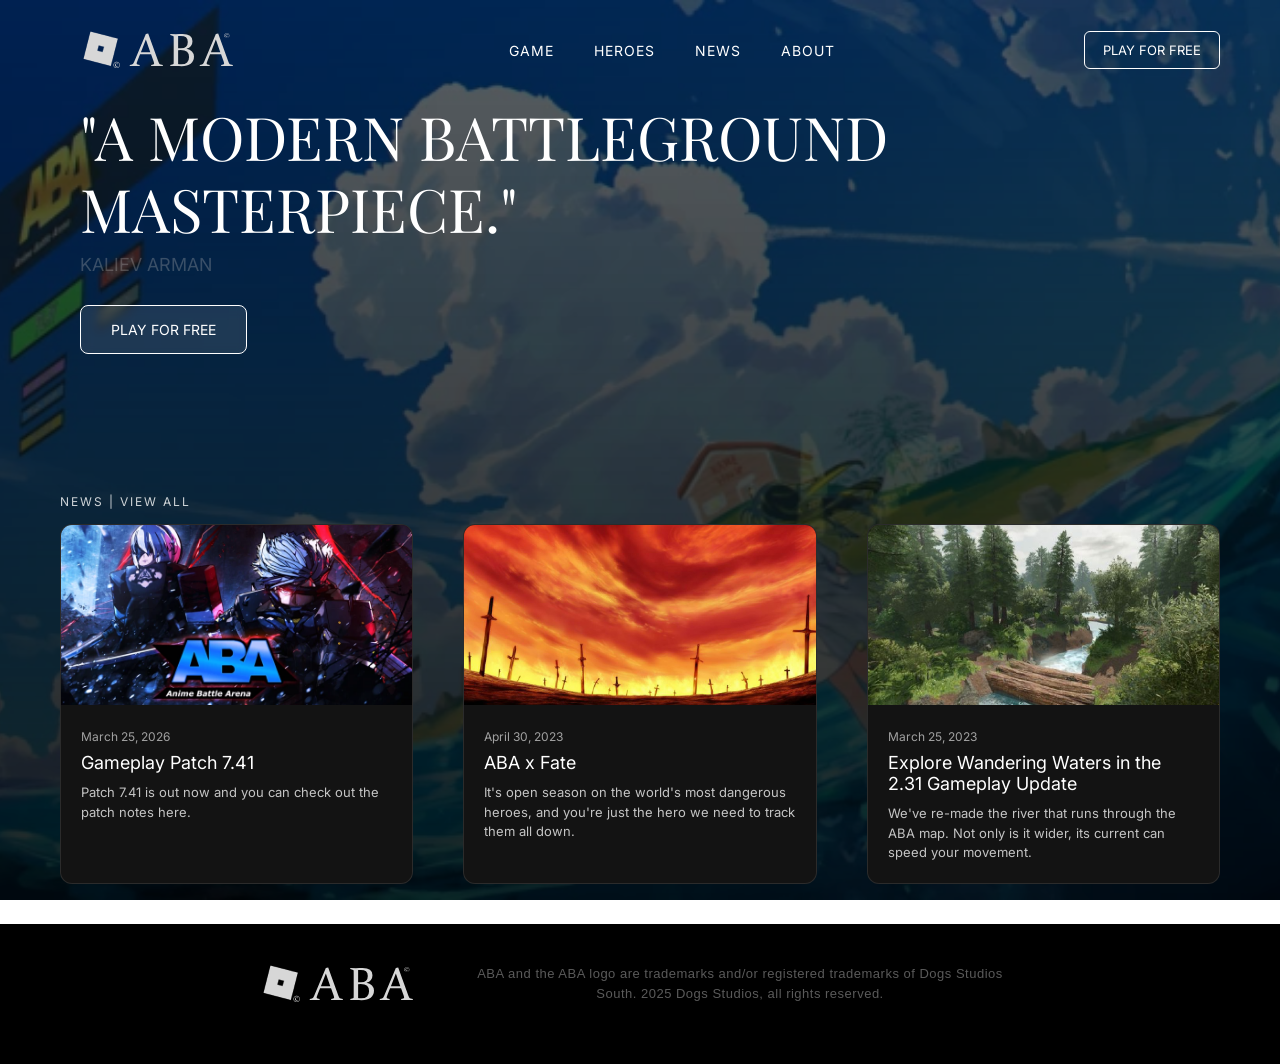
==== index.html @ ea3c291f "Add files via upload" ====
<!DOCTYPE html>
<html lang="en">
<head>
<meta charset="UTF-8">
<meta name="viewport" content="width=device-width, initial-scale=1.0">
<title>Anime Battle Arena</title>

<link href="https://fonts.googleapis.com/css2?family=Playfair+Display:wght@400;600&family=Inter:wght@300;400;500&display=swap" rel="stylesheet">
<link rel="stylesheet" href="style.css">
</head>

<body>

<section class="hero">
    <div class="overlay"></div>

    <header>
            <img src="images/header-logo.png">

        <nav>
            <a href="index.html">GAME</a>
            <a href="heroes.html">HEROES</a>
            <a href="news.html">NEWS</a>
            <a href="about.html">ABOUT</a>
        </nav>

        <div class="header-right">
            <a href="https://www.roblox.com/games/1458767429/ABA" class="btn-outline">PLAY FOR FREE</a>
        </div>
    </header>

    <div class="hero-content">
        <div class="hero-title">
            "A MODERN BATTLEGROUND MASTERPIECE."
        </div>

        <div class="author">KALIEV ARMAN</div>

        <a href="#" class="btn-primary">PLAY FOR FREE</a>
    </div>

    <div class="news-section">
        <div class="news-header">NEWS | VIEW ALL</div>

        <div class="news-grid">

            <div class="news-card">
                <img src="images/741.webp" alt="">
                <div class="news-content">
                    <div class="news-date">March 25, 2026</div>
                    <div class="news-title">Gameplay Patch 7.41</div>
                    <div class="news-text">
                        Patch 7.41 is out now and you can check out the patch notes here.
                    </div>
                </div>
            </div>

            <div class="news-card">
                <img src="images/news2.jpg" alt="">
                <div class="news-content">
                    <div class="news-date">April 30, 2023</div>
                    <div class="news-title">ABA x Fate</div>
                    <div class="news-text">
                        It's open season on the world's most dangerous heroes, 
                        and you're just the hero we need to track them all down.
                    </div>
                </div>
            </div>

            <div class="news-card">
                <img src="images/news3.jpg" alt="">
                <div class="news-content">
                    <div class="news-date">March 25, 2023</div>
                    <div class="news-title">Explore Wandering Waters in the 2.31 Gameplay Update</div>
                    <div class="news-text">
                        We've re-made the river that runs through the ABA map. 
                        Not only is it wider, its current can speed your movement.
                    </div>
                </div>
            </div>

        </div>
    </div>

</section>

    <footer class="main-footer">
            <div class="brand-container">
                <div class="aba-logo"></div>
            
            <p class="legal-text">
                ABA and the ABA logo are trademarks and/or registered trademarks of Dogs Studios South. 2025 Dogs Studios, all rights reserved.
            </p>
    </footer>

</body>
</html>
---- style.css ----
* {
    margin: 0;
    padding: 0;
    box-sizing: border-box;
}

body {
    font-family: 'Inter', sans-serif;
    color: white;
    margin: 0;  
    min-height: 100vh;
    background-image: url("images/back.png");
    background-size: cover;
    background-position: center;
    background-attachment: fixed;
}

.hero {
    position: relative;
    min-height: 100vh;
    display: flex;
    flex-direction: column;
    justify-content: space-between;
}

.hero-heroes {
    position: relative;
    min-height: 100vh;
    padding-bottom: 50px;
}

.hero-news {
    position: relative;
    min-height: 100vh;
    display: flex;
    flex-direction: column;
    justify-content: space-between;
}

.overlay {
    position: fixed;
    inset: 0;
    background: linear-gradient(to bottom, rgba(0,0,0,0.6), rgba(0,0,0,0.85));
}

main, .content-wrapper {
    flex: 1 0 auto;
}

/* Header */

header {
    position: relative;
    z-index: 2;
    padding: 25px 60px;
    display: flex;
    justify-content: space-between;
    align-items: center;
}

header img {
    max-width: 200px;
    height: auto;
}

.logo {
    font-family: 'Playfair Display', serif;
    font-size: 28px;
    letter-spacing: 2px;
}

nav {
    display: flex;
    gap: 40px;
}

nav a {
    text-decoration: none;
    color: white;
    font-size: 14px;
    letter-spacing: 1px;
    transition: opacity 0.3s;
}

nav a:hover {
    opacity: 0.7;
}

.header-right {
    display: flex;
    gap: 20px;
    align-items: center;
}

.btn-outline {
    padding: 10px 18px;
    border: 1px solid white;
    border-radius: 6px;
    text-decoration: none;
    color: white;
    font-size: 13px;
    transition: 0.3s;
}

.btn-outline:hover {
    background: white;
    color: black;
}

.login {
    color: white;
    text-decoration: none;
}

/* Hero Content */

.hero-content {
    position: relative;
    z-index: 2;
    padding: 0 80px 140px;
    max-width: 1000px;
}

.heroes-content {
    position: relative;
    top: 0;
    left: 50%;
    transform: translateX(-50%);
    z-index: 2;
    width: 90%;
    max-width: 820px;
    padding-top: 50px;
    padding-bottom: 100px;
}

.hero-title {
    font-family: 'Playfair Display', serif;
    font-size: 60px;
    line-height: 1.2;
    margin-bottom: 10px;
}

.find-your-hero {
    font-family: 'Playfair Display', serif;
    font-size: 100px;
    line-height: 1.2;
    margin-bottom: 10px;
    text-align: center;
}

.find-your-hero-description {
    font-family: 'Playfair Display', serif;
    font-size: 20px;
    text-align: center;
    margin-top: 20px;
}

.hero-search {
    display: flex;
    flex-direction: row;
    justify-content: space-between;
    align-items: center;
    box-sizing: border-box;
    width: 100%;
    max-width: 820px;
    height: 70px;
    margin-top: 110px;
    padding: 10px;
    background: linear-gradient(to right, rgba(0, 0, 0, 0.5), rgba(0, 0, 0, 0.3));
    background-attachment: scroll;
    background-clip: border-box;
    background-origin: padding-box;
    border: 1px solid rgba(17, 17, 17, 0.565);
    border-radius: 5px;
}

.filter-text {
    font-size: 20px;
    position: relative;
    font-family: 'Georgia', serif;
    left: 25px;
}

.roster-text {
    font-size: 15px;
    position: relative;
    left: 75px;
    color: #2596be;
    font-family: 'Garamond', serif;
}

.category-one-piece {
    display: inline-block;
    box-sizing: border-box;
    width: 44px;
    height: 34px;
    margin-left: 100px;
    background-image: url(images/filter-one-piece-active.png);
    background-repeat: no-repeat;
    background-size: cover;
    color: rgb(255, 255, 255);
    cursor: pointer;
    filter: brightness(0.5) saturate(0);
    transition: filter 0.1s ease-in-out;
}

.category-one-piece:active {
    display: inline-block;
    box-sizing: border-box;
    width: 44px;
    height: 34px;
    margin-left: 100px;
    background-image: url(images/filter-one-piece-active.png);
    background-repeat: no-repeat;
    background-size: cover;
    color: rgb(255, 255, 255);
    cursor: pointer;
    filter: brightness(1) saturate(1);
    transition: filter 0.1s ease-in-out;
}

.category-bleach {
    display: inline-block;
    box-sizing: border-box;
    width: 44px;
    height: 34px;
    margin-left: -4px;
    background-image: url(images/filter-bleach-active.png);
    background-repeat: no-repeat;
    background-size: cover;
    color: rgb(255, 255, 255);
    cursor: pointer;
    filter: brightness(0.5) saturate(0);
    transition: filter 0.1s ease-in-out;
}

.category-bleach:active {
    display: inline-block;
    box-sizing: border-box;
    width: 44px;
    height: 34px;
    margin-left: -4px;
    background-image: url(images/filter-bleach-active.png);
    background-repeat: no-repeat;
    background-size: cover;
    color: rgb(255, 255, 255);
    cursor: pointer;
    filter: brightness(1) saturate(1);
    transition: filter 0.1s ease-in-out;
}

.category-dragon-ball-z {
    display: inline-block;
    box-sizing: border-box;
    width: 44px;
    height: 34px;
    margin-left: -4px;
    background-image: url(images/filter-dragon-ball-z-active.png);
    background-repeat: no-repeat;
    background-size: cover;
    color: rgb(255, 255, 255);
    cursor: pointer;
    filter: brightness(0.5) saturate(0);
    transition: filter 0.1s ease-in-out;
}

.category-dragon-ball-z:active {
    display: inline-block;
    box-sizing: border-box;
    width: 44px;
    height: 34px;
    margin-left: -4px;
    background-image: url(images/filter-dragon-ball-z-active.png);
    background-repeat: no-repeat;
    background-size: cover;
    color: rgb(255, 255, 255);
    cursor: pointer;
    filter: brightness(1) saturate(1);
    transition: filter 0.1s ease-in-out;
}

.category-naruto {
    display: inline-block;
    box-sizing: border-box;
    width: 44px;
    height: 34px;
    margin-left: -4px;
    background-image: url(images/filter-naruto-active.png);
    background-repeat: no-repeat;
    background-size: cover;
    color: rgb(255, 255, 255);
    cursor: pointer;
    filter: brightness(0.5) saturate(0);
    transition: filter 0.1s ease-in-out;
}

.category-naruto:active {
    display: inline-block;
    box-sizing: border-box;
    width: 44px;
    height: 34px;
    margin-left: -4px;
    background-image: url(images/filter-naruto-active.png);
    background-repeat: no-repeat;
    background-size: cover;
    color: rgb(255, 255, 255);
    cursor: pointer;
    filter: brightness(1) saturate(1);
    transition: filter 0.1s ease-in-out;
}

.category-fate {
    display: inline-block;
    box-sizing: border-box;
    width: 44px;
    height: 34px;
    margin-left: -4px;
    margin-right: 40px;
    background-image: url(images/filter-fate-active.png);
    background-repeat: no-repeat;
    background-size: cover;
    color: rgb(255, 255, 255);
    cursor: pointer;
    filter: brightness(0.5) saturate(0);
    transition: filter 0.1s ease-in-out;
}

.category-fate:active {
    display: inline-block;
    box-sizing: border-box;
    width: 44px;
    height: 34px;
    margin-left: -4px;
    margin-right: 40px;
    background-image: url(images/filter-fate-active.png);
    background-repeat: no-repeat;
    background-size: cover;
    color: rgb(255, 255, 255);
    cursor: pointer;
    filter: brightness(1) saturate(1);
    transition: filter 0.1s ease-in-out;
}

.filter-btn {
    width: 100%;
    height: 100%;
    background: transparent;
    border: none;
    cursor: pointer;
    display: block;
    outline: none;
}

.hero-search-background {
    display: flex;
    flex-direction: row;
    justify-content: space-between;
    align-items: center;
    box-sizing: border-box;
    width: 300px;
    max-width: 800px;
    height: 48px;
    padding: 10px;
    background: linear-gradient(to right, rgba(0, 0, 0, 0.5), rgba(0, 0, 0, 0.3));
    background-attachment: scroll;
    background-clip: border-box;
    background-origin: padding-box;
    border: 1px solid rgba(17, 17, 17, 0.565);
    border-radius: 2px;
}

.hero-search-background input[type=text] {
    float: right;
    padding: 6px;
    border: none;
    display: block;
    margin-left: auto;
    font-size: 17px;
    opacity: 0%;
    background-color: #474747;
    caret-color: white;
    color: white; 
}

.search-icon {
    width: 30px;
}

input[type=text]:focus {
    opacity: 100%;
    outline: none;
}


/* ПЕРСОНАЖИ --------------------------------- */

.grid {
    display: grid;
    grid-template-columns: repeat(3, 1fr);
    gap: 15px;
    position: relative;
    margin-top: 15px;
    width: 100%;
}

.char-ace {
    aspect-ratio: 1.9 / 1;
    background-image: url(images/chars/ace.png);
    background-size: cover;
}

.char-achilles {
    aspect-ratio: 1.9 / 1;
    background-image: url(images/chars/achilles.png);
    background-size: cover;
}

.char-broly {
    aspect-ratio: 1.9 / 1;
    background-image: url(images/chars/broly.png);
    background-size: cover;
}

.char-frieza {
    aspect-ratio: 1.9 / 1;
    background-image: url(images/chars/frieza.png);
    background-size: cover;
}

.char-gaara {
    aspect-ratio: 1.9 / 1;
    background-image: url(images/chars/gaara.png);
    background-size: cover;
}

.char-gilgamesh {
    aspect-ratio: 1.9 / 1;
    background-image: url(images/chars/gilgamesh.png);
    background-size: cover;
}

.char-gohan {
    aspect-ratio: 1.9 / 1;
    background-image: url(images/chars/gohan.png);
    background-size: cover;
}

.char-goku {
    aspect-ratio: 1.9 / 1;
    background-image: url(images/chars/goku.png);
    background-size: cover;
}

.char-grimmjow {
    aspect-ratio: 1.9 / 1;
    background-image: url(images/chars/grimmjow.png);
    background-size: cover;
}

.char-ichigo {
    aspect-ratio: 1.9 / 1;
    background-image: url(images/chars/ichigo.png);
    background-size: cover;
}

.char-itachi {
    aspect-ratio: 1.9 / 1;
    background-image: url(images/chars/itachi.png);
    background-size: cover;
}

.char-kiritsugu {
    aspect-ratio: 1.9 / 1;
    background-image: url(images/chars/kiritsugu.png);
    background-size: cover;
}

.char-kizaru {
    aspect-ratio: 1.9 / 1;
    background-image: url(images/chars/kizaru.png);
    background-size: cover;
}

.char-lancer {
    aspect-ratio: 1.9 / 1;
    background-image: url(images/chars/lancer.png);
    background-size: cover;
}

.char-law {
    aspect-ratio: 1.9 / 1;
    background-image: url(images/chars/law.png);
    background-size: cover;
}

.char-luffy {
    aspect-ratio: 1.9 / 1;
    background-image: url(images/chars/luffy.png);
    background-size: cover;
}

.char-might {
    aspect-ratio: 1.9 / 1;
    background-image: url(images/chars/might.png);
    background-size: cover;
}

.char-naruto {
    aspect-ratio: 1.9 / 1;
    background-image: url(images/chars/naruto.png);
    background-size: cover;
}

.char-pain {
    aspect-ratio: 1.9 / 1;
    background-image: url(images/chars/pain.png);
    background-size: cover;
}

.char-piccolo {
    aspect-ratio: 1.9 / 1;
    background-image: url(images/chars/piccolo.png);
    background-size: cover;
}

.char-rukia {
    aspect-ratio: 1.9 / 1;
    background-image: url(images/chars/rukia.png);
    background-size: cover;
}

.char-saber {
    aspect-ratio: 1.9 / 1;
    background-image: url(images/chars/saber.png);
    background-size: cover;
}

.char-sanji {
    aspect-ratio: 1.9 / 1;
    background-image: url(images/chars/sanji.png);
    background-size: cover;
}

.char-sasuke {
    aspect-ratio: 1.9 / 1;
    background-image: url(images/chars/sasuke.png);
    background-size: cover;
}

.char-shirou {
    aspect-ratio: 1.9 / 1;
    background-image: url(images/chars/shirou.png);
    background-size: cover;
}

.char-shunsui {
    aspect-ratio: 1.9 / 1;
    background-image: url(images/chars/shunsui.png);
    background-size: cover;
}

.char-starrk {
    aspect-ratio: 1.9 / 1;
    background-image: url(images/chars/starrk.png);
    background-size: cover;
}

.char-ulquiorra {
    aspect-ratio: 1.9 / 1;
    background-image: url(images/chars/ulquiorra.png);
    background-size: cover;
}

.char-vegeta {
    aspect-ratio: 1.9 / 1;
    background-image: url(images/chars/vegeta.png);
    background-size: cover;
}

.char-zoro {
    aspect-ratio: 1.9 / 1;
    background-image: url(images/chars/zoro.png);
    background-size: cover;
}

.author {
    color: #b8b8b8;
    font-size: 18px;
    margin-bottom: 30px;
    opacity: 30%;
}

/* ПЕРСОНАЖИ --------------------------------- */

.hidden {
    display: none;
}


.btn-primary {
    display: inline-block;
    padding: 15px 30px;
    background: rgba(255,255,255,0.1);
    border: 1px solid white;
    border-radius: 8px;
    text-decoration: none;
    color: white;
    font-size: 14px;
    backdrop-filter: blur(5px);
    transition: 0.3s;
}

.btn-primary:hover {
    background: white;
    color: black;
}

/* новости */

.news-section {
    position: relative;
    z-index: 2;
    padding: 0 60px 40px;
}

.news-header {
    font-size: 12px;
    letter-spacing: 2px;
    margin-bottom: 15px;
    opacity: 0.8;
}

.news-grid {
    display: flex;
    gap: 50px;
    justify-content: space-between;
}

.news-card {
    width: 600px;
    background: #131313;
    border-radius: 12px;
    overflow: hidden;
    border: 1px solid rgba(255,255,255,0.1);
    transition: 0.15s;
}

.news-card:hover {
    transform: translateY(-5px);
}

.news-card img {
    width: 100%;
    height: 180px;
    object-fit: cover;
}

.news-content {
    padding: 20px;
}

.news-date {
    font-size: 12px;
    opacity: 0.6;
    margin-bottom: 8px;
}

.news-title {
    font-size: 18px;
    margin-bottom: 10px;
}

.news-text {
    font-size: 13px;
    opacity: 0.75;
    line-height: 1.5;
}

/* футер */
.main-footer {
    position: relative;
    z-index: 3;
    width: 100%;
    background-color: #000000;
    color: #808080;
    font-family: 'Segoe UI', Arial, sans-serif;
    display: flex;
    flex-direction: column;
    align-items: center;
    justify-content: center;
    padding: 30px 20px;
    margin-top: auto;
}

.brand-container {
    display: flex;
    align-items: center;
    justify-content: center;
    margin-bottom: 20px;
}

.aba-logo {
    background-image: url(images/header-logo.png);
    background-repeat: no-repeat;
    background-position: center;
    background-size: contain;
    width: 200px;
    height: 60px;
}

.legal-text {
    max-width: 600px;
    text-align: center;
    font-size: 13px;
    line-height: 1.5;
    padding: 0 20px;
    opacity: 0.7;
    letter-spacing: 0.5px;
}


/* адаптивность

/* до 1200px */
@media (max-width: 1200px) {
    .news-grid {
        gap: 30px;
    }
    
    .news-card {
        width: calc(33.333% - 20px);
    }
    
    .heroes-content {
        width: 95%;
    }
    
    .find-your-hero {
        font-size: 80px;
    }
}

/* до 992px */
@media (max-width: 992px) {
    header {
        padding: 20px 40px;
    }
    
    header img {
        max-width: 150px;
    }
    
    nav {
        gap: 25px;
    }
    
    nav a {
        font-size: 12px;
    }
    
    .hero-content {
        padding: 0 40px 100px;
    }
    
    .hero-title {
        font-size: 48px;
    }
    
    .find-your-hero {
        font-size: 60px;
    }
    
    .find-your-hero-description {
        font-size: 18px;
    }
    
    .news-grid {
        flex-direction: column;
        gap: 20px;
    }
    
    .news-card {
        width: 100%;
    }
    
    .news-section {
        padding: 0 40px 40px;
    }
    
    .grid {
        grid-template-columns: repeat(2, 1fr);
    }
}

/* до 768px */
@media (max-width: 768px) {
    header {
        padding: 15px 30px;
        flex-wrap: wrap;
        gap: 15px;
    }
    
    header img {
        max-width: 120px;
    }
    
    nav {
        gap: 20px;
        order: 3;
        width: 100%;
        justify-content: center;
    }
    
    .hero-content {
        padding: 0 30px 80px;
    }
    
    .hero-title {
        font-size: 36px;
    }
    
    .find-your-hero {
        font-size: 48px;
    }
    
    .find-your-hero-description {
        font-size: 16px;
    }
    
    .hero-search {
        flex-wrap: wrap;
        height: auto;
        padding: 15px;
        gap: 10px;
    }
    
    .filter-text,
    .roster-text {
        left: 0;
        width: 100%;
        text-align: center;
    }
    
    .category-one-piece {
        margin-left: 0;
    }
    
    .category-fate {
        margin-right: 0;
    }
    
    .hero-search-background {
        width: 100%;
        max-width: 100%;
    }
    
    .heroes-content {
        top: 150px;
        width: 90%;
    }
    
    .news-section {
        padding: 0 30px 30px;
    }
}

/* до 576px */
@media (max-width: 576px) {
    header {
        padding: 15px 20px;
    }
    
    header img {
        max-width: 100px;
    }
    
    nav {
        gap: 15px;
    }
    
    nav a {
        font-size: 11px;
    }
    
    .btn-outline {
        padding: 8px 14px;
        font-size: 11px;
    }
    
    .hero-content {
        padding: 0 20px 60px;
    }
    
    .hero-title {
        font-size: 28px;
    }
    
    .author {
        font-size: 14px;
    }
    
    .btn-primary {
        padding: 12px 24px;
        font-size: 12px;
    }
    
    .find-your-hero {
        font-size: 36px;
    }
    
    .find-your-hero-description {
        font-size: 14px;
        padding: 0 10px;
    }
    
    .hero-search {
        margin-top: 80px;
    }
    
    .heroes-content {
        top: 120px;
        width: 95%;
    }
    
    .grid {
        grid-template-columns: 1fr;
        gap: 10px;
    }
    
    .news-section {
        padding: 0 20px 20px;
    }
    
    .news-card img {
        height: 150px;
    }
    
    .legal-text {
        font-size: 11px;
    }
    
    .aba-logo {
        width: 150px;
        height: 45px;
    }
}

/* до 400px */
@media (max-width: 400px) {
    .hero-title {
        font-size: 24px;
    }
    
    .find-your-hero {
        font-size: 28px;
    }
    
    .find-your-hero-description {
        font-size: 13px;
    }
    
    .filter-text {
        font-size: 16px;
    }
    
    .roster-text {
        font-size: 13px;
    }
    
    .category-one-piece,
    .category-dragon-ball-z,
    .category-naruto,
    .category-bleach,
    .category-fate {
        width: 36px;
        height: 28px;
    }
}
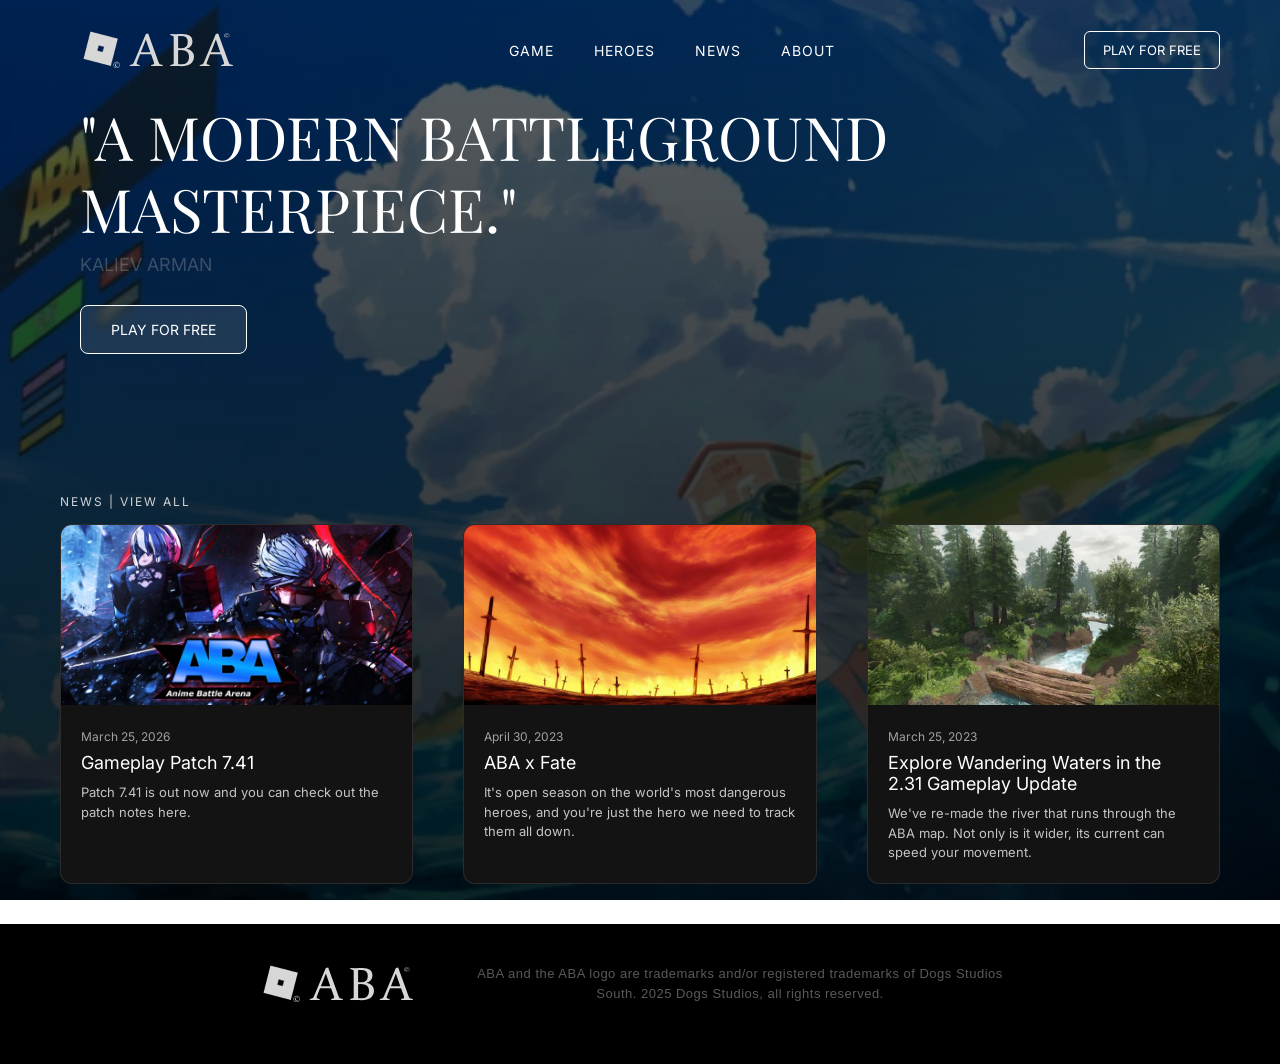
==== commit f1c58f4f: "Update index.html" ====
--- a/index.html
+++ b/index.html
@@ -36,7 +36,7 @@
 
         <div class="author">KALIEV ARMAN</div>
 
-        <a href="#" class="btn-primary">PLAY FOR FREE</a>
+        <a href="https://www.roblox.com/games/1458767429/ABA" class="btn-primary">PLAY FOR FREE</a>
     </div>
 
     <div class="news-section">
@@ -94,4 +94,4 @@
     </footer>
 
 </body>
-</html>+</html>
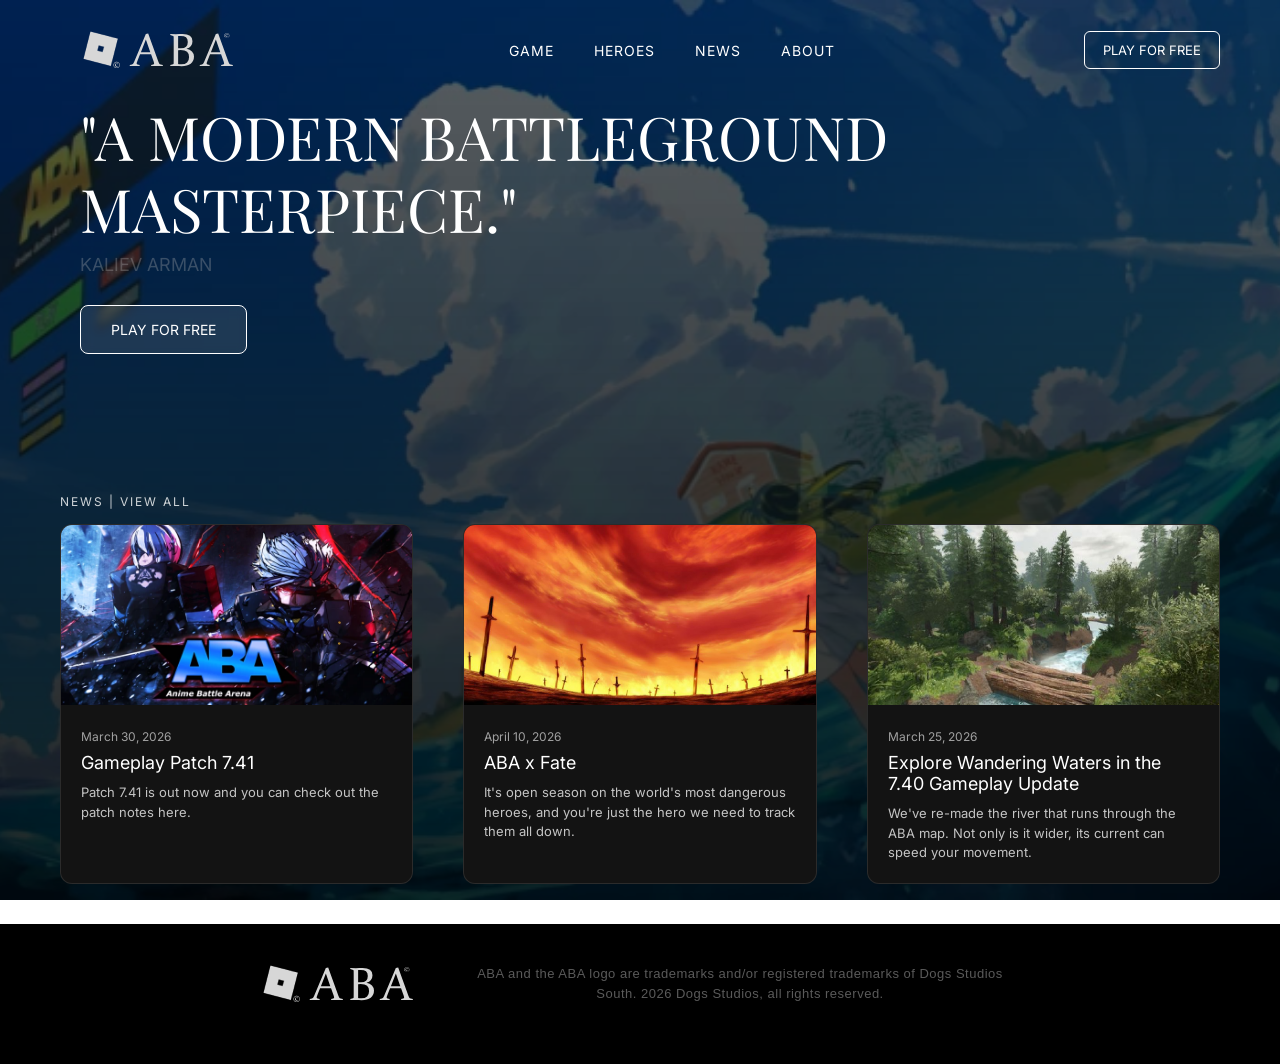
==== commit 54902237: "Update index.html" ====
--- a/index.html
+++ b/index.html
@@ -40,14 +40,17 @@
     </div>
 
     <div class="news-section">
-        <div class="news-header">NEWS | VIEW ALL</div>
+        <a href="news.html" style="text-decoration: none; color: inherit;">
+            <div class="news-header">NEWS | VIEW ALL</div>
+        </a>
+
 
         <div class="news-grid">
 
             <div class="news-card">
                 <img src="images/741.webp" alt="">
                 <div class="news-content">
-                    <div class="news-date">March 25, 2026</div>
+                    <div class="news-date">March 30, 2026</div>
                     <div class="news-title">Gameplay Patch 7.41</div>
                     <div class="news-text">
                         Patch 7.41 is out now and you can check out the patch notes here.
@@ -58,7 +61,7 @@
             <div class="news-card">
                 <img src="images/news2.jpg" alt="">
                 <div class="news-content">
-                    <div class="news-date">April 30, 2023</div>
+                    <div class="news-date">April 10, 2026</div>
                     <div class="news-title">ABA x Fate</div>
                     <div class="news-text">
                         It's open season on the world's most dangerous heroes, 
@@ -70,8 +73,8 @@
             <div class="news-card">
                 <img src="images/news3.jpg" alt="">
                 <div class="news-content">
-                    <div class="news-date">March 25, 2023</div>
-                    <div class="news-title">Explore Wandering Waters in the 2.31 Gameplay Update</div>
+                    <div class="news-date">March 25, 2026</div>
+                    <div class="news-title">Explore Wandering Waters in the 7.40 Gameplay Update</div>
                     <div class="news-text">
                         We've re-made the river that runs through the ABA map. 
                         Not only is it wider, its current can speed your movement.
@@ -89,7 +92,7 @@
                 <div class="aba-logo"></div>
             
             <p class="legal-text">
-                ABA and the ABA logo are trademarks and/or registered trademarks of Dogs Studios South. 2025 Dogs Studios, all rights reserved.
+                ABA and the ABA logo are trademarks and/or registered trademarks of Dogs Studios South. 2026 Dogs Studios, all rights reserved.
             </p>
     </footer>
 
--- a/style.css
+++ b/style.css
@@ -403,185 +403,1026 @@
     width: 100%;
 }
 
+/* ACE */
 .char-ace {
+    position: relative;
     aspect-ratio: 1.9 / 1;
     background-image: url(images/chars/ace.png);
     background-size: cover;
-}
-
+    overflow: hidden;
+}
+.char-ace-name {
+    font-family: 'Playfair Display', serif;
+    position: absolute;
+    top: 50%;
+    left: 50%;
+    transform: translate(-50%, 130%);
+    z-index: 2;
+    font-size: 20px;
+    opacity: 0;
+    transition: 0.3s ease;
+    color: white;
+}
+.char-ace-gradient {
+    position: absolute;
+    top: 0; left: 0;
+    width: 100%; height: 100%;
+    background: linear-gradient(to top, rgba(0,0,0,0.8) 0%, rgba(0,0,0,0) 100%);
+    opacity: 0;
+    transition: 0.3s ease;
+}
+
+/* ACHILLES */
 .char-achilles {
+    position: relative;
     aspect-ratio: 1.9 / 1;
     background-image: url(images/chars/achilles.png);
     background-size: cover;
-}
-
+    overflow: hidden;
+}
+.char-achilles-name {
+    font-family: 'Playfair Display', serif;
+    position: absolute;
+    top: 50%;
+    left: 50%;
+    transform: translate(-50%, 130%);
+    z-index: 2;
+    font-size: 20px;
+    opacity: 0;
+    transition: 0.3s ease;
+    color: white;
+}
+.char-achilles-gradient {
+    position: absolute;
+    top: 0; left: 0;
+    width: 100%; height: 100%;
+    background: linear-gradient(to top, rgba(0,0,0,0.8) 0%, rgba(0,0,0,0) 100%);
+    opacity: 0;
+    transition: 0.3s ease;
+}
+
+/* BROLY */
 .char-broly {
+    position: relative;
     aspect-ratio: 1.9 / 1;
     background-image: url(images/chars/broly.png);
     background-size: cover;
-}
-
+    overflow: hidden;
+}
+.char-broly-name {
+    font-family: 'Playfair Display', serif;
+    position: absolute;
+    top: 50%;
+    left: 50%;
+    transform: translate(-50%, 130%);
+    z-index: 2;
+    font-size: 20px;
+    opacity: 0;
+    transition: 0.3s ease;
+    color: white;
+}
+.char-broly-gradient {
+    position: absolute;
+    top: 0; left: 0;
+    width: 100%; height: 100%;
+    background: linear-gradient(to top, rgba(0,0,0,0.8) 0%, rgba(0,0,0,0) 100%);
+    opacity: 0;
+    transition: 0.3s ease;
+}
+
+/* STARRK */
+.char-starrk {
+    position: relative;
+    aspect-ratio: 1.9 / 1;
+    background-image: url(images/chars/starrk.png);
+    background-size: cover;
+    overflow: hidden;
+}
+.char-starrk-name {
+    font-family: 'Playfair Display', serif;
+    position: absolute;
+    top: 50%;
+    left: 50%;
+    transform: translate(-50%, 130%);
+    z-index: 2;
+    font-size: 20px;
+    opacity: 0;
+    transition: 0.3s ease;
+    color: white;
+}
+.char-starrk-gradient {
+    position: absolute;
+    top: 0; left: 0;
+    width: 100%; height: 100%;
+    background: linear-gradient(to top, rgba(0,0,0,0.8) 0%, rgba(0,0,0,0) 100%);
+    opacity: 0;
+    transition: 0.3s ease;
+}
+
+/* FRIEZA */
 .char-frieza {
+    position: relative;
     aspect-ratio: 1.9 / 1;
     background-image: url(images/chars/frieza.png);
     background-size: cover;
-}
-
+    overflow: hidden;
+}
+.char-frieza-name {
+    font-family: 'Playfair Display', serif;
+    position: absolute;
+    top: 50%;
+    left: 50%;
+    transform: translate(-50%, 130%);
+    z-index: 2;
+    font-size: 20px;
+    opacity: 0;
+    transition: 0.3s ease;
+    color: white;
+}
+.char-frieza-gradient {
+    position: absolute;
+    top: 0; left: 0;
+    width: 100%; height: 100%;
+    background: linear-gradient(to top, rgba(0,0,0,0.8) 0%, rgba(0,0,0,0) 100%);
+    opacity: 0;
+    transition: 0.3s ease;
+}
+
+/* GAARA */
 .char-gaara {
+    position: relative;
     aspect-ratio: 1.9 / 1;
     background-image: url(images/chars/gaara.png);
     background-size: cover;
-}
-
+    overflow: hidden;
+}
+.char-gaara-name {
+    font-family: 'Playfair Display', serif;
+    position: absolute;
+    top: 50%;
+    left: 50%;
+    transform: translate(-50%, 130%);
+    z-index: 2;
+    font-size: 20px;
+    opacity: 0;
+    transition: 0.3s ease;
+    color: white;
+}
+.char-gaara-gradient {
+    position: absolute;
+    top: 0; left: 0;
+    width: 100%; height: 100%;
+    background: linear-gradient(to top, rgba(0,0,0,0.8) 0%, rgba(0,0,0,0) 100%);
+    opacity: 0;
+    transition: 0.3s ease;
+}
+
+/* GILGAMESH */
 .char-gilgamesh {
+    position: relative;
     aspect-ratio: 1.9 / 1;
     background-image: url(images/chars/gilgamesh.png);
     background-size: cover;
-}
-
+    overflow: hidden;
+}
+.char-gilgamesh-name {
+    font-family: 'Playfair Display', serif;
+    position: absolute;
+    top: 50%;
+    left: 50%;
+    transform: translate(-50%, 130%);
+    z-index: 2;
+    font-size: 20px;
+    opacity: 0;
+    transition: 0.3s ease;
+    color: white;
+}
+.char-gilgamesh-gradient {
+    position: absolute;
+    top: 0; left: 0;
+    width: 100%; height: 100%;
+    background: linear-gradient(to top, rgba(0,0,0,0.8) 0%, rgba(0,0,0,0) 100%);
+    opacity: 0;
+    transition: 0.3s ease;
+}
+
+/* GRIMMJOW */
+.char-grimmjow {
+    position: relative;
+    aspect-ratio: 1.9 / 1;
+    background-image: url(images/chars/grimmjow.png);
+    background-size: cover;
+    overflow: hidden;
+}
+.char-grimmjow-name {
+    font-family: 'Playfair Display', serif;
+    position: absolute;
+    top: 50%;
+    left: 50%;
+    transform: translate(-50%, 130%);
+    z-index: 2;
+    font-size: 20px;
+    opacity: 0;
+    transition: 0.3s ease;
+    color: white;
+}
+.char-grimmjow-gradient {
+    position: absolute;
+    top: 0; left: 0;
+    width: 100%; height: 100%;
+    background: linear-gradient(to top, rgba(0,0,0,0.8) 0%, rgba(0,0,0,0) 100%);
+    opacity: 0;
+    transition: 0.3s ease;
+}
+
+/* ICHIGO */
+.char-ichigo {
+    position: relative;
+    aspect-ratio: 1.9 / 1;
+    background-image: url(images/chars/ichigo.png);
+    background-size: cover;
+    overflow: hidden;
+}
+.char-ichigo-name {
+    font-family: 'Playfair Display', serif;
+    position: absolute;
+    top: 50%;
+    left: 50%;
+    transform: translate(-50%, 130%);
+    z-index: 2;
+    font-size: 20px;
+    opacity: 0;
+    transition: 0.3s ease;
+    color: white;
+}
+.char-ichigo-gradient {
+    position: absolute;
+    top: 0; left: 0;
+    width: 100%; height: 100%;
+    background: linear-gradient(to top, rgba(0,0,0,0.8) 0%, rgba(0,0,0,0) 100%);
+    opacity: 0;
+    transition: 0.3s ease;
+}
+
+/* ITACHI */
+.char-itachi {
+    position: relative;
+    aspect-ratio: 1.9 / 1;
+    background-image: url(images/chars/itachi.png);
+    background-size: cover;
+    overflow: hidden;
+}
+.char-itachi-name {
+    font-family: 'Playfair Display', serif;
+    position: absolute;
+    top: 50%;
+    left: 50%;
+    transform: translate(-50%, 130%);
+    z-index: 2;
+    font-size: 20px;
+    opacity: 0;
+    transition: 0.3s ease;
+    color: white;
+}
+.char-itachi-gradient {
+    position: absolute;
+    top: 0; left: 0;
+    width: 100%; height: 100%;
+    background: linear-gradient(to top, rgba(0,0,0,0.8) 0%, rgba(0,0,0,0) 100%);
+    opacity: 0;
+    transition: 0.3s ease;
+}
+
+/* KIZARU */
+.char-kizaru {
+    position: relative;
+    aspect-ratio: 1.9 / 1;
+    background-image: url(images/chars/kizaru.png);
+    background-size: cover;
+    overflow: hidden;
+}
+.char-kizaru-name {
+    font-family: 'Playfair Display', serif;
+    position: absolute;
+    top: 50%;
+    left: 50%;
+    transform: translate(-50%, 130%);
+    z-index: 2;
+    font-size: 20px;
+    opacity: 0;
+    transition: 0.3s ease;
+    color: white;
+}
+.char-kizaru-gradient {
+    position: absolute;
+    top: 0; left: 0;
+    width: 100%; height: 100%;
+    background: linear-gradient(to top, rgba(0,0,0,0.8) 0%, rgba(0,0,0,0) 100%);
+    opacity: 0;
+    transition: 0.3s ease;
+}
+
+/* KIRITSUGU */
+.char-kiritsugu {
+    position: relative;
+    aspect-ratio: 1.9 / 1;
+    background-image: url(images/chars/kiritsugu.png);
+    background-size: cover;
+    overflow: hidden;
+}
+.char-kiritsugu-name {
+    font-family: 'Playfair Display', serif;
+    position: absolute;
+    top: 50%;
+    left: 50%;
+    transform: translate(-50%, 130%);
+    z-index: 2;
+    font-size: 20px;
+    opacity: 0;
+    transition: 0.3s ease;
+    color: white;
+}
+.char-kiritsugu-gradient {
+    position: absolute;
+    top: 0; left: 0;
+    width: 100%; height: 100%;
+    background: linear-gradient(to top, rgba(0,0,0,0.8) 0%, rgba(0,0,0,0) 100%);
+    opacity: 0;
+    transition: 0.3s ease;
+}
+
+/* LANCER */
+.char-lancer {
+    position: relative;
+    aspect-ratio: 1.9 / 1;
+    background-image: url(images/chars/lancer.png);
+    background-size: cover;
+    overflow: hidden;
+}
+.char-lancer-name {
+    font-family: 'Playfair Display', serif;
+    position: absolute;
+    top: 50%;
+    left: 50%;
+    transform: translate(-50%, 130%);
+    z-index: 2;
+    font-size: 20px;
+    opacity: 0;
+    transition: 0.3s ease;
+    color: white;
+}
+.char-lancer-gradient {
+    position: absolute;
+    top: 0; left: 0;
+    width: 100%; height: 100%;
+    background: linear-gradient(to top, rgba(0,0,0,0.8) 0%, rgba(0,0,0,0) 100%);
+    opacity: 0;
+    transition: 0.3s ease;
+}
+
+/* LAW */
+.char-law {
+    position: relative;
+    aspect-ratio: 1.9 / 1;
+    background-image: url(images/chars/law.png);
+    background-size: cover;
+    overflow: hidden;
+}
+.char-law-name {
+    font-family: 'Playfair Display', serif;
+    position: absolute;
+    top: 50%;
+    left: 50%;
+    transform: translate(-50%, 130%);
+    z-index: 2;
+    font-size: 20px;
+    opacity: 0;
+    transition: 0.3s ease;
+    color: white;
+}
+.char-law-gradient {
+    position: absolute;
+    top: 0; left: 0;
+    width: 100%; height: 100%;
+    background: linear-gradient(to top, rgba(0,0,0,0.8) 0%, rgba(0,0,0,0) 100%);
+    opacity: 0;
+    transition: 0.3s ease;
+}
+
+/* LUFFY */
+.char-luffy {
+    position: relative;
+    aspect-ratio: 1.9 / 1;
+    background-image: url(images/chars/luffy.png);
+    background-size: cover;
+    overflow: hidden;
+}
+.char-luffy-name {
+    font-family: 'Playfair Display', serif;
+    position: absolute;
+    top: 50%;
+    left: 50%;
+    transform: translate(-50%, 130%);
+    z-index: 2;
+    font-size: 20px;
+    opacity: 0;
+    transition: 0.3s ease;
+    color: white;
+}
+.char-luffy-gradient {
+    position: absolute;
+    top: 0; left: 0;
+    width: 100%; height: 100%;
+    background: linear-gradient(to top, rgba(0,0,0,0.8) 0%, rgba(0,0,0,0) 100%);
+    opacity: 0;
+    transition: 0.3s ease;
+}
+
+/* MIGHT */
+.char-might {
+    position: relative;
+    aspect-ratio: 1.9 / 1;
+    background-image: url(images/chars/might.png);
+    background-size: cover;
+    overflow: hidden;
+}
+.char-might-name {
+    font-family: 'Playfair Display', serif;
+    position: absolute;
+    top: 50%;
+    left: 50%;
+    transform: translate(-50%, 130%);
+    z-index: 2;
+    font-size: 20px;
+    opacity: 0;
+    transition: 0.3s ease;
+    color: white;
+}
+.char-might-gradient {
+    position: absolute;
+    top: 0; left: 0;
+    width: 100%; height: 100%;
+    background: linear-gradient(to top, rgba(0,0,0,0.8) 0%, rgba(0,0,0,0) 100%);
+    opacity: 0;
+    transition: 0.3s ease;
+}
+
+/* NARUTO */
+.char-naruto {
+    position: relative;
+    aspect-ratio: 1.9 / 1;
+    background-image: url(images/chars/naruto.png);
+    background-size: cover;
+    overflow: hidden;
+}
+.char-naruto-name {
+    font-family: 'Playfair Display', serif;
+    position: absolute;
+    top: 50%;
+    left: 50%;
+    transform: translate(-50%, 130%);
+    z-index: 2;
+    font-size: 20px;
+    opacity: 0;
+    transition: 0.3s ease;
+    color: white;
+}
+.char-naruto-gradient {
+    position: absolute;
+    top: 0; left: 0;
+    width: 100%; height: 100%;
+    background: linear-gradient(to top, rgba(0,0,0,0.8) 0%, rgba(0,0,0,0) 100%);
+    opacity: 0;
+    transition: 0.3s ease;
+}
+
+/* PAIN */
+.char-pain {
+    position: relative;
+    aspect-ratio: 1.9 / 1;
+    background-image: url(images/chars/pain.png);
+    background-size: cover;
+    overflow: hidden;
+}
+.char-pain-name {
+    font-family: 'Playfair Display', serif;
+    position: absolute;
+    top: 50%;
+    left: 50%;
+    transform: translate(-50%, 130%);
+    z-index: 2;
+    font-size: 20px;
+    opacity: 0;
+    transition: 0.3s ease;
+    color: white;
+}
+.char-pain-gradient {
+    position: absolute;
+    top: 0; left: 0;
+    width: 100%; height: 100%;
+    background: linear-gradient(to top, rgba(0,0,0,0.8) 0%, rgba(0,0,0,0) 100%);
+    opacity: 0;
+    transition: 0.3s ease;
+}
+
+/* PICCOLO */
+.char-piccolo {
+    position: relative;
+    aspect-ratio: 1.9 / 1;
+    background-image: url(images/chars/piccolo.png);
+    background-size: cover;
+    overflow: hidden;
+}
+.char-piccolo-name {
+    font-family: 'Playfair Display', serif;
+    position: absolute;
+    top: 50%;
+    left: 50%;
+    transform: translate(-50%, 130%);
+    z-index: 2;
+    font-size: 20px;
+    opacity: 0;
+    transition: 0.3s ease;
+    color: white;
+}
+.char-piccolo-gradient {
+    position: absolute;
+    top: 0; left: 0;
+    width: 100%; height: 100%;
+    background: linear-gradient(to top, rgba(0,0,0,0.8) 0%, rgba(0,0,0,0) 100%);
+    opacity: 0;
+    transition: 0.3s ease;
+}
+
+/* RUKIA */
+.char-rukia {
+    position: relative;
+    aspect-ratio: 1.9 / 1;
+    background-image: url(images/chars/rukia.png);
+    background-size: cover;
+    overflow: hidden;
+}
+.char-rukia-name {
+    font-family: 'Playfair Display', serif;
+    position: absolute;
+    top: 50%;
+    left: 50%;
+    transform: translate(-50%, 130%);
+    z-index: 2;
+    font-size: 20px;
+    opacity: 0;
+    transition: 0.3s ease;
+    color: white;
+}
+.char-rukia-gradient {
+    position: absolute;
+    top: 0; left: 0;
+    width: 100%; height: 100%;
+    background: linear-gradient(to top, rgba(0,0,0,0.8) 0%, rgba(0,0,0,0) 100%);
+    opacity: 0;
+    transition: 0.3s ease;
+}
+
+/* SABER */
+.char-saber {
+    position: relative;
+    aspect-ratio: 1.9 / 1;
+    background-image: url(images/chars/saber.png);
+    background-size: cover;
+    overflow: hidden;
+}
+.char-saber-name {
+    font-family: 'Playfair Display', serif;
+    position: absolute;
+    top: 50%;
+    left: 50%;
+    transform: translate(-50%, 130%);
+    z-index: 2;
+    font-size: 20px;
+    opacity: 0;
+    transition: 0.3s ease;
+    color: white;
+}
+.char-saber-gradient {
+    position: absolute;
+    top: 0; left: 0;
+    width: 100%; height: 100%;
+    background: linear-gradient(to top, rgba(0,0,0,0.8) 0%, rgba(0,0,0,0) 100%);
+    opacity: 0;
+    transition: 0.3s ease;
+}
+
+/* SANJI */
+.char-sanji {
+    position: relative;
+    aspect-ratio: 1.9 / 1;
+    background-image: url(images/chars/sanji.png);
+    background-size: cover;
+    overflow: hidden;
+}
+.char-sanji-name {
+    font-family: 'Playfair Display', serif;
+    position: absolute;
+    top: 50%;
+    left: 50%;
+    transform: translate(-50%, 130%);
+    z-index: 2;
+    font-size: 20px;
+    opacity: 0;
+    transition: 0.3s ease;
+    color: white;
+}
+.char-sanji-gradient {
+    position: absolute;
+    top: 0; left: 0;
+    width: 100%; height: 100%;
+    background: linear-gradient(to top, rgba(0,0,0,0.8) 0%, rgba(0,0,0,0) 100%);
+    opacity: 0;
+    transition: 0.3s ease;
+}
+
+/* SASUKE */
+.char-sasuke {
+    position: relative;
+    aspect-ratio: 1.9 / 1;
+    background-image: url(images/chars/sasuke.png);
+    background-size: cover;
+    overflow: hidden;
+}
+.char-sasuke-name {
+    font-family: 'Playfair Display', serif;
+    position: absolute;
+    top: 50%;
+    left: 50%;
+    transform: translate(-50%, 130%);
+    z-index: 2;
+    font-size: 20px;
+    opacity: 0;
+    transition: 0.3s ease;
+    color: white;
+}
+.char-sasuke-gradient {
+    position: absolute;
+    top: 0; left: 0;
+    width: 100%; height: 100%;
+    background: linear-gradient(to top, rgba(0,0,0,0.8) 0%, rgba(0,0,0,0) 100%);
+    opacity: 0;
+    transition: 0.3s ease;
+}
+
+/* SHIROU */
+.char-shirou {
+    position: relative;
+    aspect-ratio: 1.9 / 1;
+    background-image: url(images/chars/shirou.png);
+    background-size: cover;
+    overflow: hidden;
+}
+.char-shirou-name {
+    font-family: 'Playfair Display', serif;
+    position: absolute;
+    top: 50%;
+    left: 50%;
+    transform: translate(-50%, 130%);
+    z-index: 2;
+    font-size: 20px;
+    opacity: 0;
+    transition: 0.3s ease;
+    color: white;
+}
+.char-shirou-gradient {
+    position: absolute;
+    top: 0; left: 0;
+    width: 100%; height: 100%;
+    background: linear-gradient(to top, rgba(0,0,0,0.8) 0%, rgba(0,0,0,0) 100%);
+    opacity: 0;
+    transition: 0.3s ease;
+}
+
+/* SHUNSUI */
+.char-shunsui {
+    position: relative;
+    aspect-ratio: 1.9 / 1;
+    background-image: url(images/chars/shunsui.png);
+    background-size: cover;
+    overflow: hidden;
+}
+.char-shunsui-name {
+    font-family: 'Playfair Display', serif;
+    position: absolute;
+    top: 50%;
+    left: 50%;
+    transform: translate(-50%, 130%);
+    z-index: 2;
+    font-size: 20px;
+    opacity: 0;
+    transition: 0.3s ease;
+    color: white;
+}
+.char-shunsui-gradient {
+    position: absolute;
+    top: 0; left: 0;
+    width: 100%; height: 100%;
+    background: linear-gradient(to top, rgba(0,0,0,0.8) 0%, rgba(0,0,0,0) 100%);
+    opacity: 0;
+    transition: 0.3s ease;
+}
+
+/* GOHAN */
 .char-gohan {
+    position: relative;
     aspect-ratio: 1.9 / 1;
     background-image: url(images/chars/gohan.png);
     background-size: cover;
-}
-
+    overflow: hidden;
+}
+.char-gohan-name {
+    font-family: 'Playfair Display', serif;
+    position: absolute;
+    top: 50%;
+    left: 50%;
+    transform: translate(-50%, 130%);
+    z-index: 2;
+    font-size: 20px;
+    opacity: 0;
+    transition: 0.3s ease;
+    color: white;
+}
+.char-gohan-gradient {
+    position: absolute;
+    top: 0; left: 0;
+    width: 100%; height: 100%;
+    background: linear-gradient(to top, rgba(0,0,0,0.8) 0%, rgba(0,0,0,0) 100%);
+    opacity: 0;
+    transition: 0.3s ease;
+}
+
+/* GOKU */
 .char-goku {
+    position: relative;
     aspect-ratio: 1.9 / 1;
     background-image: url(images/chars/goku.png);
     background-size: cover;
-}
-
-.char-grimmjow {
-    aspect-ratio: 1.9 / 1;
-    background-image: url(images/chars/grimmjow.png);
-    background-size: cover;
-}
-
-.char-ichigo {
-    aspect-ratio: 1.9 / 1;
-    background-image: url(images/chars/ichigo.png);
-    background-size: cover;
-}
-
-.char-itachi {
-    aspect-ratio: 1.9 / 1;
-    background-image: url(images/chars/itachi.png);
-    background-size: cover;
-}
-
-.char-kiritsugu {
-    aspect-ratio: 1.9 / 1;
-    background-image: url(images/chars/kiritsugu.png);
-    background-size: cover;
-}
-
-.char-kizaru {
-    aspect-ratio: 1.9 / 1;
-    background-image: url(images/chars/kizaru.png);
-    background-size: cover;
-}
-
-.char-lancer {
-    aspect-ratio: 1.9 / 1;
-    background-image: url(images/chars/lancer.png);
-    background-size: cover;
-}
-
-.char-law {
-    aspect-ratio: 1.9 / 1;
-    background-image: url(images/chars/law.png);
-    background-size: cover;
-}
-
-.char-luffy {
-    aspect-ratio: 1.9 / 1;
-    background-image: url(images/chars/luffy.png);
-    background-size: cover;
-}
-
-.char-might {
-    aspect-ratio: 1.9 / 1;
-    background-image: url(images/chars/might.png);
-    background-size: cover;
-}
-
-.char-naruto {
-    aspect-ratio: 1.9 / 1;
-    background-image: url(images/chars/naruto.png);
-    background-size: cover;
-}
-
-.char-pain {
-    aspect-ratio: 1.9 / 1;
-    background-image: url(images/chars/pain.png);
-    background-size: cover;
-}
-
-.char-piccolo {
-    aspect-ratio: 1.9 / 1;
-    background-image: url(images/chars/piccolo.png);
-    background-size: cover;
-}
-
-.char-rukia {
-    aspect-ratio: 1.9 / 1;
-    background-image: url(images/chars/rukia.png);
-    background-size: cover;
-}
-
-.char-saber {
-    aspect-ratio: 1.9 / 1;
-    background-image: url(images/chars/saber.png);
-    background-size: cover;
-}
-
-.char-sanji {
-    aspect-ratio: 1.9 / 1;
-    background-image: url(images/chars/sanji.png);
-    background-size: cover;
-}
-
-.char-sasuke {
-    aspect-ratio: 1.9 / 1;
-    background-image: url(images/chars/sasuke.png);
-    background-size: cover;
-}
-
-.char-shirou {
-    aspect-ratio: 1.9 / 1;
-    background-image: url(images/chars/shirou.png);
-    background-size: cover;
-}
-
-.char-shunsui {
-    aspect-ratio: 1.9 / 1;
-    background-image: url(images/chars/shunsui.png);
-    background-size: cover;
-}
-
-.char-starrk {
-    aspect-ratio: 1.9 / 1;
-    background-image: url(images/chars/starrk.png);
-    background-size: cover;
-}
-
+    overflow: hidden;
+}
+.char-goku-name {
+    font-family: 'Playfair Display', serif;
+    position: absolute;
+    top: 50%;
+    left: 50%;
+    transform: translate(-50%, 130%);
+    z-index: 2;
+    font-size: 20px;
+    opacity: 0;
+    transition: 0.3s ease;
+    color: white;
+}
+.char-goku-gradient {
+    position: absolute;
+    top: 0; left: 0;
+    width: 100%; height: 100%;
+    background: linear-gradient(to top, rgba(0,0,0,0.8) 0%, rgba(0,0,0,0) 100%);
+    opacity: 0;
+    transition: 0.3s ease;
+}
+
+/* ULQUIORRA */
 .char-ulquiorra {
+    position: relative;
     aspect-ratio: 1.9 / 1;
     background-image: url(images/chars/ulquiorra.png);
     background-size: cover;
-}
-
+    overflow: hidden;
+}
+.char-ulquiorra-name {
+    font-family: 'Playfair Display', serif;
+    position: absolute;
+    top: 50%;
+    left: 50%;
+    transform: translate(-50%, 130%);
+    z-index: 2;
+    font-size: 20px;
+    opacity: 0;
+    transition: 0.3s ease;
+    color: white;
+}
+.char-ulquiorra-gradient {
+    position: absolute;
+    top: 0; left: 0;
+    width: 100%; height: 100%;
+    background: linear-gradient(to top, rgba(0,0,0,0.8) 0%, rgba(0,0,0,0) 100%);
+    opacity: 0;
+    transition: 0.3s ease;
+}
+
+/* VEGETA */
 .char-vegeta {
+    position: relative;
     aspect-ratio: 1.9 / 1;
     background-image: url(images/chars/vegeta.png);
     background-size: cover;
-}
-
+    overflow: hidden;
+}
+.char-vegeta-name {
+    font-family: 'Playfair Display', serif;
+    position: absolute;
+    top: 50%;
+    left: 50%;
+    transform: translate(-50%, 130%);
+    z-index: 2;
+    font-size: 20px;
+    opacity: 0;
+    transition: 0.3s ease;
+    color: white;
+}
+.char-vegeta-gradient {
+    position: absolute;
+    top: 0; left: 0;
+    width: 100%; height: 100%;
+    background: linear-gradient(to top, rgba(0,0,0,0.8) 0%, rgba(0,0,0,0) 100%);
+    opacity: 0;
+    transition: 0.3s ease;
+}
+
+/* ZORO */
 .char-zoro {
+    position: relative;
     aspect-ratio: 1.9 / 1;
     background-image: url(images/chars/zoro.png);
     background-size: cover;
-}
+    overflow: hidden;
+}
+.char-zoro-name {
+    font-family: 'Playfair Display', serif;
+    position: absolute;
+    top: 50%;
+    left: 50%;
+    transform: translate(-50%, 130%);
+    z-index: 2;
+    font-size: 20px;
+    opacity: 0;
+    transition: 0.3s ease;
+    color: white;
+}
+.char-zoro-gradient {
+    position: absolute;
+    top: 0; left: 0;
+    width: 100%; height: 100%;
+    background: linear-gradient(to top, rgba(0,0,0,0.8) 0%, rgba(0,0,0,0) 100%);
+    opacity: 0;
+    transition: 0.3s ease;
+}
+
+.char-ace:hover .char-ace-name,
+.char-ace:hover .char-ace-gradient {
+    opacity: 1;
+}
+
+.char-achilles:hover .char-achilles-name,
+.char-achilles:hover .char-achilles-gradient {
+    opacity: 1;
+}
+
+.char-broly:hover .char-broly-name,
+.char-broly:hover .char-broly-gradient {
+    opacity: 1;
+}
+
+.char-starrk:hover .char-starrk-name,
+.char-starrk:hover .char-starrk-gradient {
+    opacity: 1;
+}
+
+.char-frieza:hover .char-frieza-name,
+.char-frieza:hover .char-frieza-gradient {
+    opacity: 1;
+}
+
+.char-gaara:hover .char-gaara-name,
+.char-gaara:hover .char-gaara-gradient {
+    opacity: 1;
+}
+
+.char-gilgamesh:hover .char-gilgamesh-name,
+.char-gilgamesh:hover .char-gilgamesh-gradient {
+    opacity: 1;
+}
+
+.char-grimmjow:hover .char-grimmjow-name,
+.char-grimmjow:hover .char-grimmjow-gradient {
+    opacity: 1;
+}
+
+.char-ichigo:hover .char-ichigo-name,
+.char-ichigo:hover .char-ichigo-gradient {
+    opacity: 1;
+}
+
+.char-itachi:hover .char-itachi-name,
+.char-itachi:hover .char-itachi-gradient {
+    opacity: 1;
+}
+
+.char-kizaru:hover .char-kizaru-name,
+.char-kizaru:hover .char-kizaru-gradient {
+    opacity: 1;
+}
+
+.char-kiritsugu:hover .char-kiritsugu-name,
+.char-kiritsugu:hover .char-kiritsugu-gradient {
+    opacity: 1;
+}
+
+.char-lancer:hover .char-lancer-name,
+.char-lancer:hover .char-lancer-gradient {
+    opacity: 1;
+}
+
+.char-law:hover .char-law-name,
+.char-law:hover .char-law-gradient {
+    opacity: 1;
+}
+
+.char-luffy:hover .char-luffy-name,
+.char-luffy:hover .char-luffy-gradient {
+    opacity: 1;
+}
+
+.char-might:hover .char-might-name,
+.char-might:hover .char-might-gradient {
+    opacity: 1;
+}
+
+.char-naruto:hover .char-naruto-name,
+.char-naruto:hover .char-naruto-gradient {
+    opacity: 1;
+}
+
+.char-pain:hover .char-pain-name,
+.char-pain:hover .char-pain-gradient {
+    opacity: 1;
+}
+
+.char-piccolo:hover .char-piccolo-name,
+.char-piccolo:hover .char-piccolo-gradient {
+    opacity: 1;
+}
+
+.char-rukia:hover .char-rukia-name,
+.char-rukia:hover .char-rukia-gradient {
+    opacity: 1;
+}
+
+.char-saber:hover .char-saber-name,
+.char-saber:hover .char-saber-gradient {
+    opacity: 1;
+}
+
+.char-sanji:hover .char-sanji-name,
+.char-sanji:hover .char-sanji-gradient {
+    opacity: 1;
+}
+
+.char-sasuke:hover .char-sasuke-name,
+.char-sasuke:hover .char-sasuke-gradient {
+    opacity: 1;
+}
+
+.char-shirou:hover .char-shirou-name,
+.char-shirou:hover .char-shirou-gradient {
+    opacity: 1;
+}
+
+.char-shunsui:hover .char-shunsui-name,
+.char-shunsui:hover .char-shunsui-gradient {
+    opacity: 1;
+}
+
+.char-gohan:hover .char-gohan-name,
+.char-gohan:hover .char-gohan-gradient {
+    opacity: 1;
+}
+
+.char-goku:hover .char-goku-name,
+.char-goku:hover .char-goku-gradient {
+    opacity: 1;
+}
+
+.char-ulquiorra:hover .char-ulquiorra-name,
+.char-ulquiorra:hover .char-ulquiorra-gradient {
+    opacity: 1;
+}
+
+.char-vegeta:hover .char-vegeta-name,
+.char-vegeta:hover .char-vegeta-gradient {
+    opacity: 1;
+}
+
+.char-zoro:hover .char-zoro-name,
+.char-zoro:hover .char-zoro-gradient {
+    opacity: 1;
+}
+
 
 .author {
     color: #b8b8b8;
